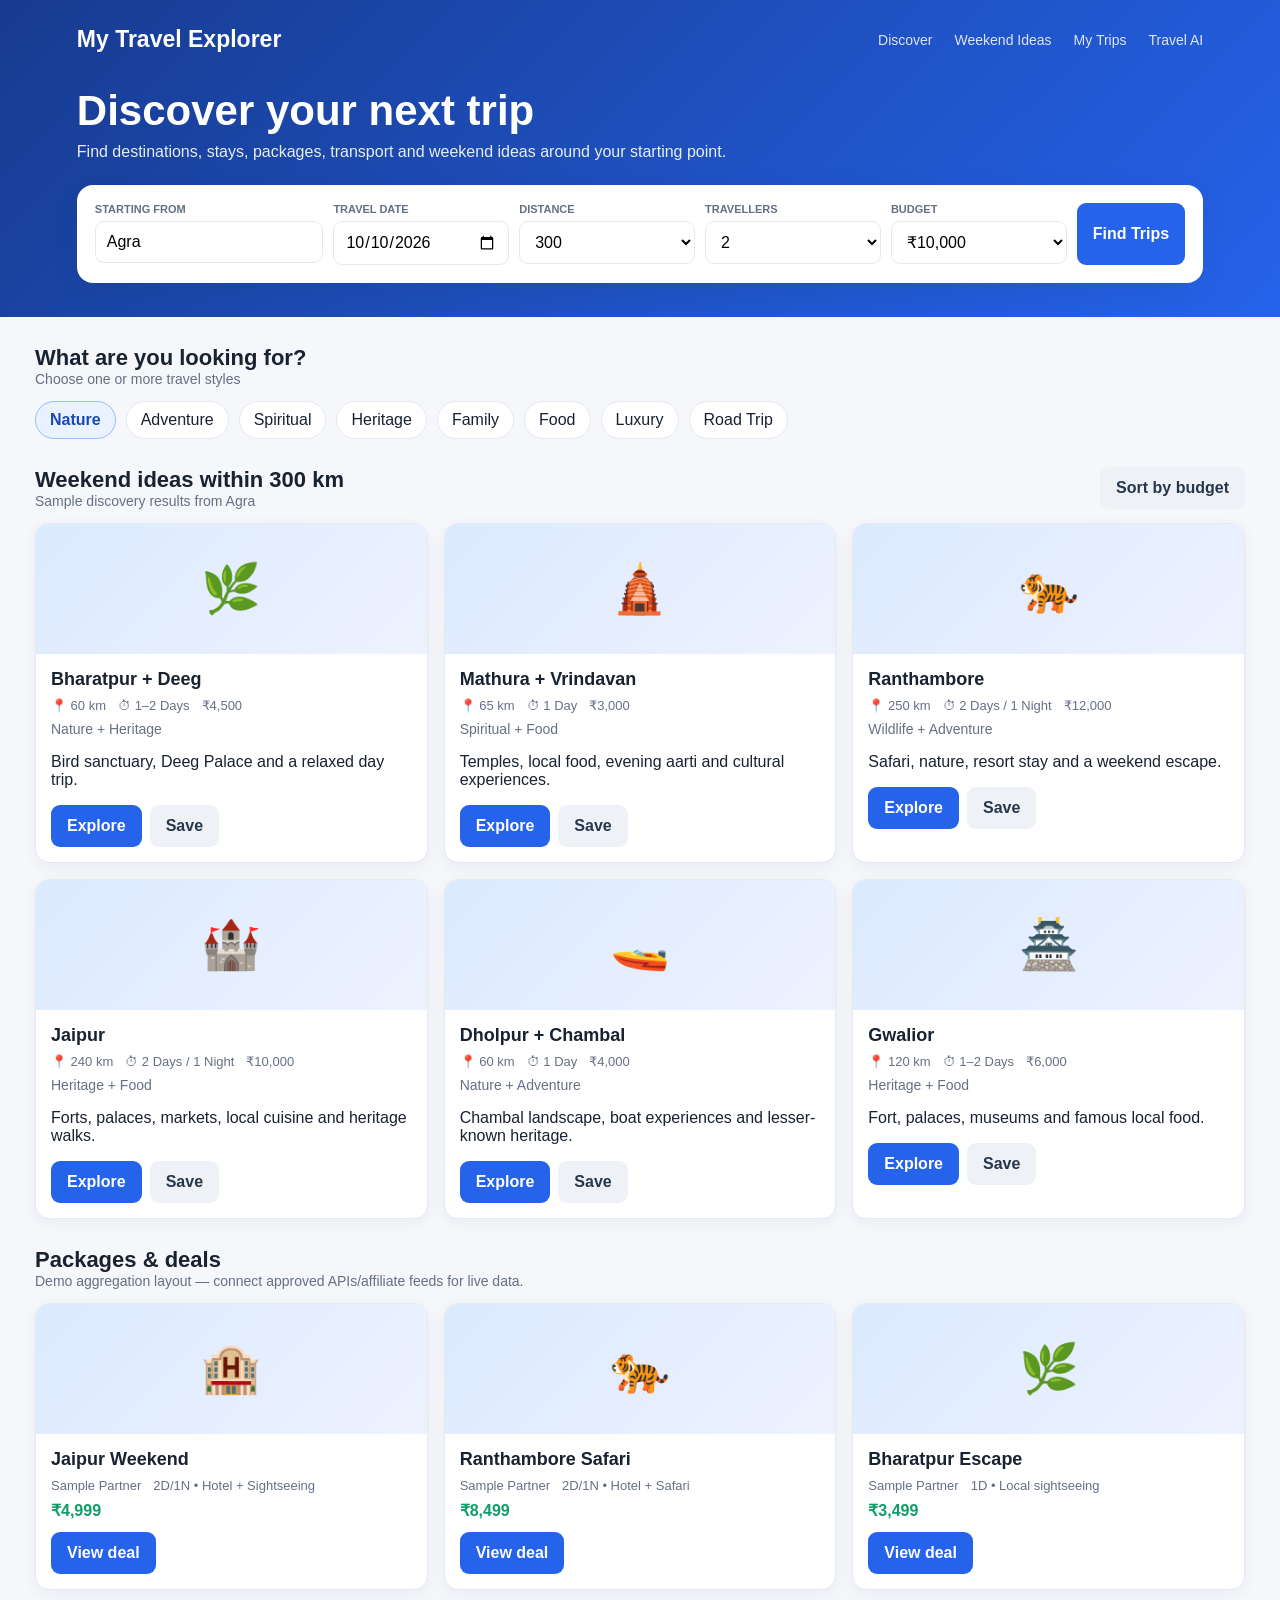
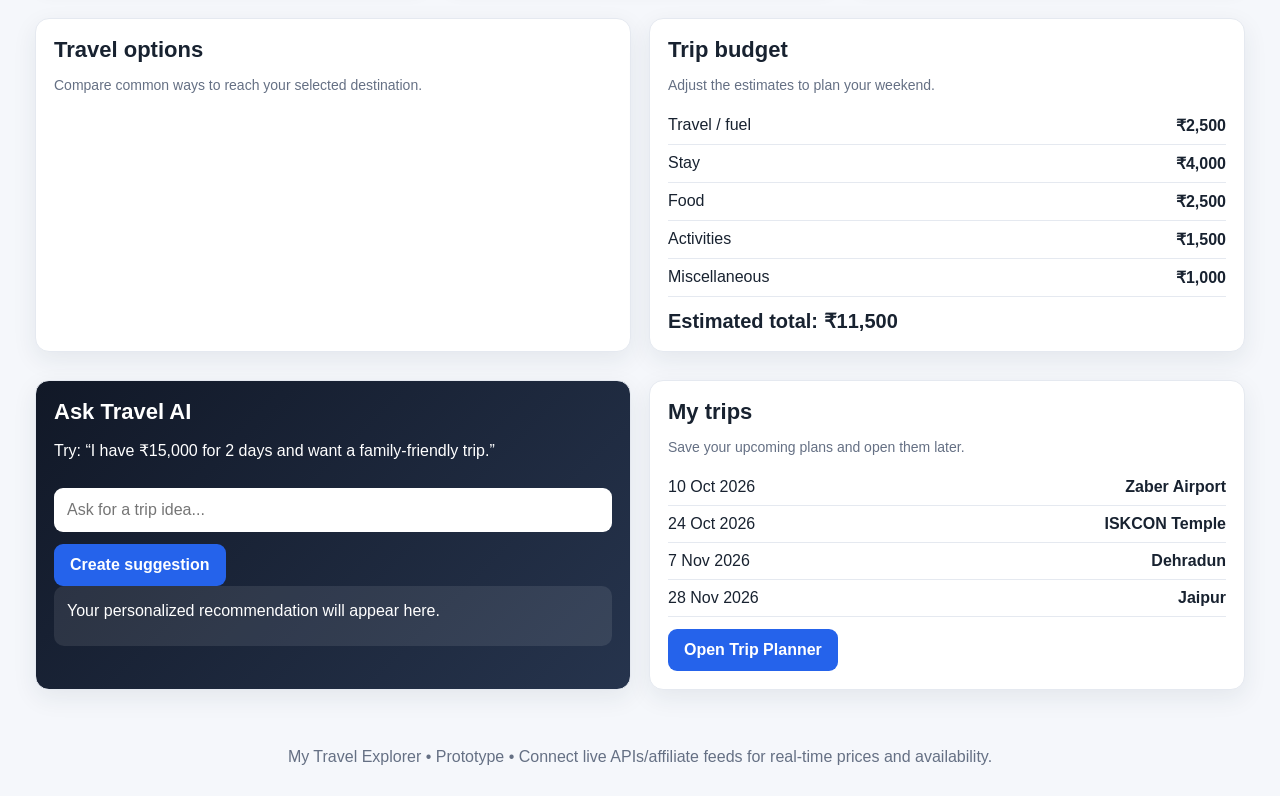
==== travel-explorer.html @ 37f516ba "Add Travel Explorer prototype" ====
<!DOCTYPE html>
<html lang="en">
<head>
<meta charset="UTF-8">
<meta name="viewport" content="width=device-width, initial-scale=1.0">
<title>My Travel Explorer</title>
<style>
:root{--bg:#f5f7fb;--card:#fff;--text:#182230;--muted:#657084;--primary:#2563eb;--primary2:#1d4ed8;--border:#e5e9f0;--green:#0f9d68;--shadow:0 8px 25px rgba(30,45,70,.08)}
*{box-sizing:border-box}body{margin:0;font-family:Inter,Segoe UI,Arial,sans-serif;background:var(--bg);color:var(--text)}
header{background:linear-gradient(135deg,#173b8f,#2563eb);color:#fff;padding:26px 6% 34px}
.nav{display:flex;justify-content:space-between;align-items:center;max-width:1250px;margin:auto}.brand{font-size:23px;font-weight:800}.nav span{opacity:.85;margin-left:22px;font-size:14px}
.hero{max-width:1250px;margin:34px auto 0}.hero h1{font-size:42px;margin:0 0 8px}.hero p{margin:0;opacity:.9}
.searchbox{background:#fff;color:var(--text);border-radius:16px;padding:18px;margin-top:24px;box-shadow:var(--shadow);display:grid;grid-template-columns:1.3fr 1fr 1fr 1fr 1fr auto;gap:10px}
input,select,button{font:inherit}.field{display:flex;flex-direction:column;gap:6px}.field label{font-size:11px;color:var(--muted);font-weight:700;text-transform:uppercase}.field input,.field select{border:1px solid var(--border);border-radius:9px;padding:11px;background:#fff}
button{border:0;border-radius:9px;padding:12px 16px;font-weight:700;cursor:pointer}.primary{background:var(--primary);color:#fff}.primary:hover{background:var(--primary2)}
main{max-width:1250px;margin:28px auto;padding:0 20px}.section{margin:28px 0}.section-head{display:flex;justify-content:space-between;align-items:center;margin-bottom:14px}.section h2{margin:0;font-size:22px}.muted{color:var(--muted);font-size:14px}
.chips{display:flex;gap:10px;flex-wrap:wrap}.chip{background:#fff;border:1px solid var(--border);padding:9px 14px;border-radius:999px;cursor:pointer}.chip.active{background:#eaf1ff;border-color:#9db9ff;color:#1749b4;font-weight:700}
.grid{display:grid;grid-template-columns:repeat(3,1fr);gap:16px}.card{background:var(--card);border:1px solid var(--border);border-radius:14px;overflow:hidden;box-shadow:0 4px 16px rgba(30,45,70,.05)}.visual{height:130px;background:linear-gradient(135deg,#dbeafe,#eef2ff);display:flex;align-items:center;justify-content:center;font-size:48px}.body{padding:15px}.title{font-size:18px;font-weight:800}.meta{display:flex;gap:12px;flex-wrap:wrap;color:var(--muted);font-size:13px;margin:8px 0}.price{font-weight:800;color:var(--green)}.actions{display:flex;gap:8px;margin-top:12px}.secondary{background:#eef2f7;color:#26364c}
.two{display:grid;grid-template-columns:1fr 1fr;gap:18px}.panel{background:#fff;border:1px solid var(--border);border-radius:14px;padding:18px;box-shadow:var(--shadow)}
.ai{background:linear-gradient(135deg,#111827,#26344d);color:#fff}.ai input{width:100%;padding:13px;border-radius:9px;border:0;margin:12px 0}.answer{background:rgba(255,255,255,.09);border-radius:10px;padding:13px;line-height:1.5;min-height:60px}
.budget-row{display:flex;justify-content:space-between;padding:9px 0;border-bottom:1px solid var(--border)}.total{font-size:20px;font-weight:800;padding-top:12px}
footer{text-align:center;color:var(--muted);padding:30px}
.modal{display:none;position:fixed;inset:0;background:rgba(0,0,0,.45);align-items:center;justify-content:center;padding:20px}.modal-box{background:#fff;border-radius:16px;max-width:650px;width:100%;padding:22px;max-height:85vh;overflow:auto}.close{float:right;background:#eef2f7}
@media(max-width:900px){.searchbox{grid-template-columns:1fr 1fr}.grid,.two{grid-template-columns:1fr}.hero h1{font-size:32px}}
@media(max-width:560px){.searchbox{grid-template-columns:1fr}.nav span{display:none}}
</style>
</head>
<body>
<header>
  <div class="nav">
    <div class="brand">My Travel Explorer</div>
    <div><span>Discover</span><span>Weekend Ideas</span><span>My Trips</span><span>Travel AI</span></div>
  </div>
  <div class="hero">
    <h1>Discover your next trip</h1>
    <p>Find destinations, stays, packages, transport and weekend ideas around your starting point.</p>
    <div class="searchbox">
      <div class="field"><label>Starting from</label><input id="origin" value="Agra"></div>
      <div class="field"><label>Travel date</label><input id="date" type="date" value="2026-10-10"></div>
      <div class="field"><label>Distance</label><select id="distance"><option>100</option><option>200</option><option selected>300</option><option>500</option></select></div>
      <div class="field"><label>Travellers</label><select id="travellers"><option>1</option><option selected>2</option><option>3</option><option>4</option><option>5+</option></select></div>
      <div class="field"><label>Budget</label><select id="budget"><option>₹5,000</option><option selected>₹10,000</option><option>₹20,000</option><option>₹30,000+</option></select></div>
      <button class="primary" onclick="findTrips()">Find Trips</button>
    </div>
  </div>
</header>

<main>
  <section class="section">
    <div class="section-head"><div><h2>What are you looking for?</h2><div class="muted">Choose one or more travel styles</div></div></div>
    <div class="chips" id="chips">
      <div class="chip active">Nature</div><div class="chip">Adventure</div><div class="chip">Spiritual</div><div class="chip">Heritage</div><div class="chip">Family</div><div class="chip">Food</div><div class="chip">Luxury</div><div class="chip">Road Trip</div>
    </div>
  </section>

  <section class="section">
    <div class="section-head"><div><h2>Weekend ideas within <span id="km">300</span> km</h2><div class="muted" id="resultText">Sample discovery results from Agra</div></div><button class="secondary" onclick="sortByBudget()">Sort by budget</button></div>
    <div class="grid" id="destinations"></div>
  </section>

  <section class="section">
    <div class="section-head"><div><h2>Packages & deals</h2><div class="muted">Demo aggregation layout — connect approved APIs/affiliate feeds for live data.</div></div></div>
    <div class="grid" id="packages"></div>
  </section>

  <section class="section two">
    <div class="panel">
      <h2>Travel options</h2><p class="muted">Compare common ways to reach your selected destination.</p>
      <div id="transport"></div>
    </div>
    <div class="panel">
      <h2>Trip budget</h2><p class="muted">Adjust the estimates to plan your weekend.</p>
      <div class="budget-row"><span>Travel / fuel</span><strong>₹2,500</strong></div>
      <div class="budget-row"><span>Stay</span><strong>₹4,000</strong></div>
      <div class="budget-row"><span>Food</span><strong>₹2,500</strong></div>
      <div class="budget-row"><span>Activities</span><strong>₹1,500</strong></div>
      <div class="budget-row"><span>Miscellaneous</span><strong>₹1,000</strong></div>
      <div class="total">Estimated total: ₹11,500</div>
    </div>
  </section>

  <section class="section two">
    <div class="panel ai">
      <h2>Ask Travel AI</h2>
      <p>Try: “I have ₹15,000 for 2 days and want a family-friendly trip.”</p>
      <input id="aiQuestion" placeholder="Ask for a trip idea...">
      <button class="primary" onclick="askAI()">Create suggestion</button>
      <div class="answer" id="aiAnswer">Your personalized recommendation will appear here.</div>
    </div>
    <div class="panel">
      <h2>My trips</h2>
      <p class="muted">Save your upcoming plans and open them later.</p>
      <div class="budget-row"><span>10 Oct 2026</span><strong>Zaber Airport</strong></div>
      <div class="budget-row"><span>24 Oct 2026</span><strong>ISKCON Temple</strong></div>
      <div class="budget-row"><span>7 Nov 2026</span><strong>Dehradun</strong></div>
      <div class="budget-row"><span>28 Nov 2026</span><strong>Jaipur</strong></div>
      <button class="primary" style="margin-top:12px" onclick="openPlanner()">Open Trip Planner</button>
    </div>
  </section>
</main>

<div class="modal" id="modal"><div class="modal-box"><button class="close" onclick="closeModal()">Close</button><h2 id="modalTitle"></h2><div id="modalBody"></div></div></div>
<footer>My Travel Explorer • Prototype • Connect live APIs/affiliate feeds for real-time prices and availability.</footer>

<script>
const data=[
 {name:"Bharatpur + Deeg",km:60,days:"1–2 Days",type:"Nature + Heritage",budget:4500,icon:"🌿",desc:"Bird sanctuary, Deeg Palace and a relaxed day trip."},
 {name:"Mathura + Vrindavan",km:65,days:"1 Day",type:"Spiritual + Food",budget:3000,icon:"🛕",desc:"Temples, local food, evening aarti and cultural experiences."},
 {name:"Ranthambore",km:250,days:"2 Days / 1 Night",type:"Wildlife + Adventure",budget:12000,icon:"🐅",desc:"Safari, nature, resort stay and a weekend escape."},
 {name:"Jaipur",km:240,days:"2 Days / 1 Night",type:"Heritage + Food",budget:10000,icon:"🏰",desc:"Forts, palaces, markets, local cuisine and heritage walks."},
 {name:"Dholpur + Chambal",km:60,days:"1 Day",type:"Nature + Adventure",budget:4000,icon:"🚤",desc:"Chambal landscape, boat experiences and lesser-known heritage."},
 {name:"Gwalior",km:120,days:"1–2 Days",type:"Heritage + Food",budget:6000,icon:"🏯",desc:"Fort, palaces, museums and famous local food."}
];
const packages=[
 ["Jaipur Weekend","Sample Partner","₹4,999","2D/1N • Hotel + Sightseeing","🏨"],
 ["Ranthambore Safari","Sample Partner","₹8,499","2D/1N • Hotel + Safari","🐅"],
 ["Bharatpur Escape","Sample Partner","₹3,499","1D • Local sightseeing","🌿"]
];
function render(list=data){
 document.getElementById("destinations").innerHTML=list.map((d,i)=>`<div class="card"><div class="visual">${d.icon}</div><div class="body"><div class="title">${d.name}</div><div class="meta"><span>📍 ${d.km} km</span><span>⏱ ${d.days}</span><span>₹${d.budget.toLocaleString()}</span></div><div class="muted">${d.type}</div><p>${d.desc}</p><div class="actions"><button class="primary" onclick="details(${i})">Explore</button><button class="secondary" onclick="saveTrip('${d.name}')">Save</button></div></div></div>`).join("");
}
function renderPackages(){
 document.getElementById("packages").innerHTML=packages.map(p=>`<div class="card"><div class="visual">${p[4]}</div><div class="body"><div class="title">${p[0]}</div><div class="meta"><span>${p[1]}</span><span>${p[3]}</span></div><div class="price">${p[2]}</div><div class="actions"><button class="primary" onclick="alert('In the production version this will open the partner offer.')">View deal</button></div></div></div>`).join("");
}
function findTrips(){
 const km=Number(document.getElementById("distance").value), origin=document.getElementById("origin").value||"your location";
 document.getElementById("km").textContent=km;document.getElementById("resultText").textContent=`Discovery results around ${origin}`;
 render(data.filter(x=>x.km<=km));
 document.getElementById("transport").innerHTML=`<div class="budget-row"><span>🚗 Car / Cab</span><strong>Flexible</strong></div><div class="budget-row"><span>🚆 Train</span><strong>Check routes</strong></div><div class="budget-row"><span>🚌 Bus</span><strong>Check operators</strong></div><div class="budget-row"><span>🚕 Local transport</span><strong>Plan after arrival</strong></div>`;
}
function sortByBudget(){render([...data].sort((a,b)=>a.budget-b.budget))}
function details(i){const d=data[i];document.getElementById("modalTitle").textContent=d.name;document.getElementById("modalBody").innerHTML=`<p><b>Distance:</b> ${d.km} km</p><p><b>Suggested duration:</b> ${d.days}</p><p><b>Approx. budget:</b> ₹${d.budget.toLocaleString()}</p><p><b>Explore:</b> sightseeing, food, local experiences and nearby attractions.</p><p><b>Production version:</b> live hotel/package/transport links, maps, reviews, weather and a generated day-by-day itinerary.</p>`;document.getElementById("modal").style.display="flex"}
function closeModal(){document.getElementById("modal").style.display="none"}
function saveTrip(name){alert(name+" saved to My Trips in this prototype.")}
function askAI(){const q=document.getElementById("aiQuestion").value.toLowerCase();let a=q.includes("family")?"Try Bharatpur + Deeg for a relaxed family weekend, or Jaipur for a richer 2-day heritage trip.":"For a 2-day weekend, compare Jaipur, Ranthambore and Bharatpur based on budget, travel time and interests. I can generate a detailed itinerary once live travel data is connected.";document.getElementById("aiAnswer").textContent=a}
function openPlanner(){document.getElementById("modalTitle").textContent="My Trip Planner";document.getElementById("modalBody").innerHTML="<p>Your saved trips can become full itineraries here.</p><ul><li>Travel tickets</li><li>Hotel</li><li>Places to explore</li><li>Restaurant ideas</li><li>Budget</li><li>Packing checklist</li><li>Bookings and links</li></ul>";document.getElementById("modal").style.display="flex"}
document.querySelectorAll(".chip").forEach(c=>c.onclick=()=>c.classList.toggle("active"));
render();renderPackages();
</script>
</body>
</html>
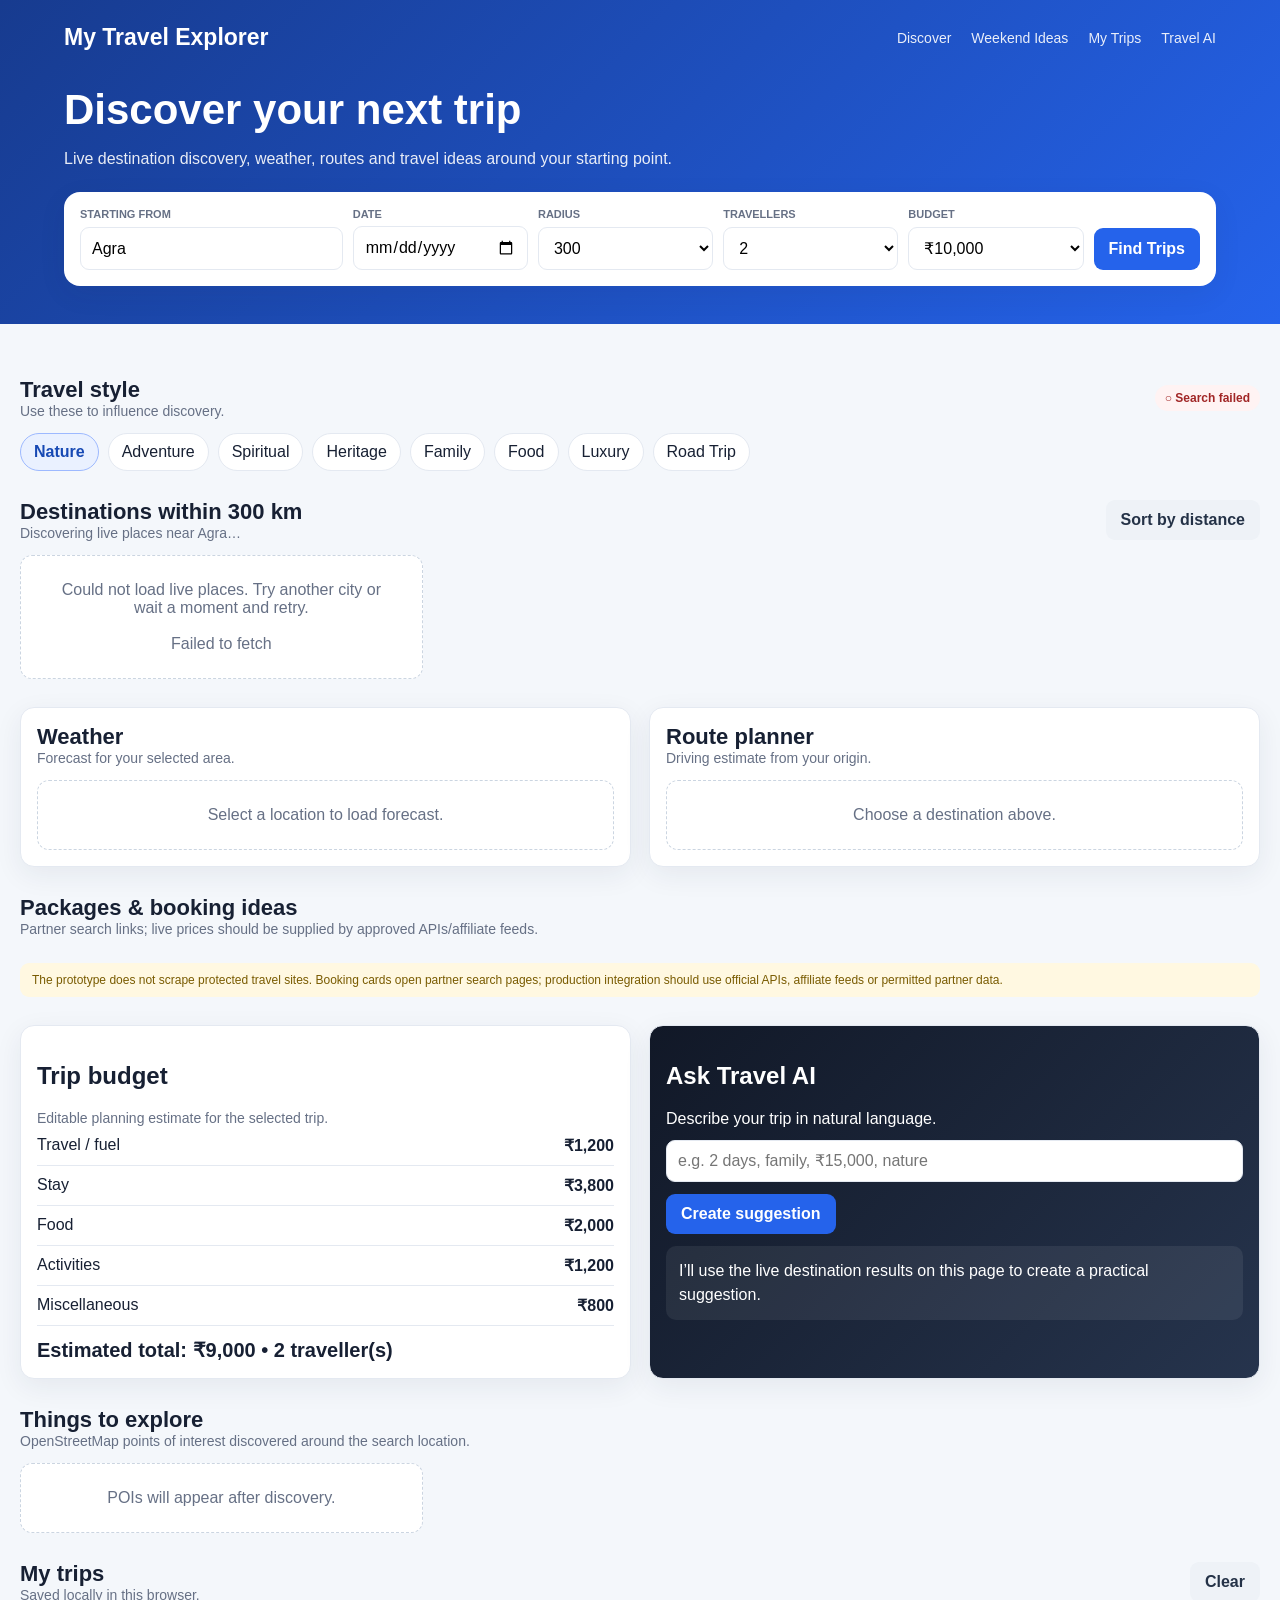
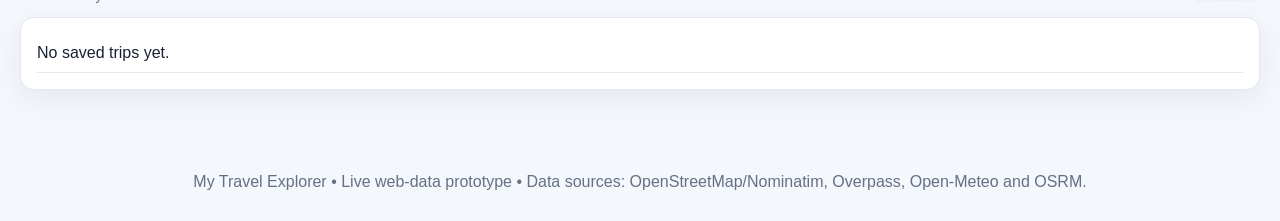
==== commit ee77c552: "Upgrade Travel Explorer with live discovery APIs" ====
--- a/travel-explorer.html
+++ b/travel-explorer.html
@@ -2,140 +2,97 @@
 <html lang="en">
 <head>
 <meta charset="UTF-8">
-<meta name="viewport" content="width=device-width, initial-scale=1.0">
+<meta name="viewport" content="width=device-width,initial-scale=1">
 <title>My Travel Explorer</title>
 <style>
-:root{--bg:#f5f7fb;--card:#fff;--text:#182230;--muted:#657084;--primary:#2563eb;--primary2:#1d4ed8;--border:#e5e9f0;--green:#0f9d68;--shadow:0 8px 25px rgba(30,45,70,.08)}
-*{box-sizing:border-box}body{margin:0;font-family:Inter,Segoe UI,Arial,sans-serif;background:var(--bg);color:var(--text)}
-header{background:linear-gradient(135deg,#173b8f,#2563eb);color:#fff;padding:26px 6% 34px}
-.nav{display:flex;justify-content:space-between;align-items:center;max-width:1250px;margin:auto}.brand{font-size:23px;font-weight:800}.nav span{opacity:.85;margin-left:22px;font-size:14px}
-.hero{max-width:1250px;margin:34px auto 0}.hero h1{font-size:42px;margin:0 0 8px}.hero p{margin:0;opacity:.9}
-.searchbox{background:#fff;color:var(--text);border-radius:16px;padding:18px;margin-top:24px;box-shadow:var(--shadow);display:grid;grid-template-columns:1.3fr 1fr 1fr 1fr 1fr auto;gap:10px}
-input,select,button{font:inherit}.field{display:flex;flex-direction:column;gap:6px}.field label{font-size:11px;color:var(--muted);font-weight:700;text-transform:uppercase}.field input,.field select{border:1px solid var(--border);border-radius:9px;padding:11px;background:#fff}
-button{border:0;border-radius:9px;padding:12px 16px;font-weight:700;cursor:pointer}.primary{background:var(--primary);color:#fff}.primary:hover{background:var(--primary2)}
-main{max-width:1250px;margin:28px auto;padding:0 20px}.section{margin:28px 0}.section-head{display:flex;justify-content:space-between;align-items:center;margin-bottom:14px}.section h2{margin:0;font-size:22px}.muted{color:var(--muted);font-size:14px}
-.chips{display:flex;gap:10px;flex-wrap:wrap}.chip{background:#fff;border:1px solid var(--border);padding:9px 14px;border-radius:999px;cursor:pointer}.chip.active{background:#eaf1ff;border-color:#9db9ff;color:#1749b4;font-weight:700}
-.grid{display:grid;grid-template-columns:repeat(3,1fr);gap:16px}.card{background:var(--card);border:1px solid var(--border);border-radius:14px;overflow:hidden;box-shadow:0 4px 16px rgba(30,45,70,.05)}.visual{height:130px;background:linear-gradient(135deg,#dbeafe,#eef2ff);display:flex;align-items:center;justify-content:center;font-size:48px}.body{padding:15px}.title{font-size:18px;font-weight:800}.meta{display:flex;gap:12px;flex-wrap:wrap;color:var(--muted);font-size:13px;margin:8px 0}.price{font-weight:800;color:var(--green)}.actions{display:flex;gap:8px;margin-top:12px}.secondary{background:#eef2f7;color:#26364c}
-.two{display:grid;grid-template-columns:1fr 1fr;gap:18px}.panel{background:#fff;border:1px solid var(--border);border-radius:14px;padding:18px;box-shadow:var(--shadow)}
-.ai{background:linear-gradient(135deg,#111827,#26344d);color:#fff}.ai input{width:100%;padding:13px;border-radius:9px;border:0;margin:12px 0}.answer{background:rgba(255,255,255,.09);border-radius:10px;padding:13px;line-height:1.5;min-height:60px}
-.budget-row{display:flex;justify-content:space-between;padding:9px 0;border-bottom:1px solid var(--border)}.total{font-size:20px;font-weight:800;padding-top:12px}
-footer{text-align:center;color:var(--muted);padding:30px}
-.modal{display:none;position:fixed;inset:0;background:rgba(0,0,0,.45);align-items:center;justify-content:center;padding:20px}.modal-box{background:#fff;border-radius:16px;max-width:650px;width:100%;padding:22px;max-height:85vh;overflow:auto}.close{float:right;background:#eef2f7}
-@media(max-width:900px){.searchbox{grid-template-columns:1fr 1fr}.grid,.two{grid-template-columns:1fr}.hero h1{font-size:32px}}
-@media(max-width:560px){.searchbox{grid-template-columns:1fr}.nav span{display:none}}
+:root{--bg:#f4f7fb;--card:#fff;--ink:#172033;--muted:#667085;--blue:#2563eb;--line:#e4e9f1;--green:#07865a;--shadow:0 8px 28px #182b4d12}
+*{box-sizing:border-box}body{margin:0;font-family:Inter,Segoe UI,Arial,sans-serif;background:var(--bg);color:var(--ink)}header{background:linear-gradient(135deg,#173b8f,#2563eb);color:white;padding:24px 5% 38px}.nav,.hero,main{max-width:1280px;margin:auto}.nav{display:flex;justify-content:space-between;align-items:center}.brand{font-size:23px;font-weight:800}.nav span{margin-left:20px;font-size:14px;opacity:.9}.hero{padding-top:35px}.hero h1{font-size:42px;margin:0 0 8px}.hero p{opacity:.9}.search{background:white;color:var(--ink);padding:16px;border-radius:16px;margin-top:24px;display:grid;grid-template-columns:1.5fr 1fr 1fr 1fr 1fr auto;gap:10px;box-shadow:var(--shadow)}label{font-size:11px;text-transform:uppercase;color:var(--muted);font-weight:700}input,select,button{font:inherit}input,select{width:100%;padding:11px;border:1px solid var(--line);border-radius:9px;background:white}.field{display:grid;gap:6px}.btn{border:0;border-radius:9px;padding:11px 15px;font-weight:700;cursor:pointer}.primary{background:var(--blue);color:#fff}.secondary{background:#eef2f7;color:#243247}.search .primary{align-self:end;height:42px}main{padding:25px 20px}.section{margin:28px 0}.head{display:flex;justify-content:space-between;align-items:center;margin-bottom:14px}.head h2{margin:0;font-size:22px}.muted{color:var(--muted);font-size:14px}.chips{display:flex;gap:9px;flex-wrap:wrap}.chip{background:white;border:1px solid var(--line);border-radius:999px;padding:9px 13px;cursor:pointer}.chip.on{background:#eaf1ff;border-color:#9db9ff;color:#1749b4;font-weight:700}.grid{display:grid;grid-template-columns:repeat(3,1fr);gap:16px}.card,.panel{background:white;border:1px solid var(--line);border-radius:14px;box-shadow:var(--shadow)}.card{overflow:hidden}.pic{height:120px;background:linear-gradient(135deg,#dbeafe,#eef2ff);display:flex;align-items:center;justify-content:center;font-size:46px}.body,.panel{padding:16px}.title{font-size:18px;font-weight:800}.meta{display:flex;gap:12px;flex-wrap:wrap;color:var(--muted);font-size:13px;margin:8px 0}.actions{display:flex;gap:8px;margin-top:12px}.price{color:var(--green);font-weight:800}.two{display:grid;grid-template-columns:1fr 1fr;gap:18px}.rows>div{display:flex;justify-content:space-between;padding:10px 0;border-bottom:1px solid var(--line)}.ai{background:linear-gradient(135deg,#111827,#26344d);color:#fff}.ai input{margin:12px 0}.answer{margin-top:12px;padding:13px;background:#ffffff12;border-radius:10px;line-height:1.5;min-height:54px}.status{display:inline-flex;align-items:center;gap:7px;padding:6px 10px;border-radius:999px;background:#e9f8f1;color:#08734e;font-size:12px;font-weight:700}.loading{opacity:.7}.empty{padding:25px;text-align:center;color:var(--muted);background:white;border:1px dashed #cbd5e1;border-radius:12px}.map{width:100%;height:250px;border:0;border-radius:12px;background:#eef2f7}.small{font-size:12px;color:var(--muted)}footer{text-align:center;padding:30px;color:var(--muted)}.modal{display:none;position:fixed;inset:0;background:#0007;align-items:center;justify-content:center;padding:20px;z-index:5}.modalbox{background:#fff;border-radius:16px;max-width:720px;width:100%;max-height:88vh;overflow:auto;padding:22px}.close{float:right}.notice{margin-top:12px;padding:10px 12px;background:#fff8e1;border-radius:9px;font-size:12px;color:#795b00}
+@media(max-width:950px){.search{grid-template-columns:1fr 1fr}.grid,.two{grid-template-columns:1fr}.hero h1{font-size:34px}}
+@media(max-width:600px){.search{grid-template-columns:1fr}.nav span{display:none}}
 </style>
 </head>
 <body>
 <header>
-  <div class="nav">
-    <div class="brand">My Travel Explorer</div>
-    <div><span>Discover</span><span>Weekend Ideas</span><span>My Trips</span><span>Travel AI</span></div>
-  </div>
-  <div class="hero">
-    <h1>Discover your next trip</h1>
-    <p>Find destinations, stays, packages, transport and weekend ideas around your starting point.</p>
-    <div class="searchbox">
-      <div class="field"><label>Starting from</label><input id="origin" value="Agra"></div>
-      <div class="field"><label>Travel date</label><input id="date" type="date" value="2026-10-10"></div>
-      <div class="field"><label>Distance</label><select id="distance"><option>100</option><option>200</option><option selected>300</option><option>500</option></select></div>
-      <div class="field"><label>Travellers</label><select id="travellers"><option>1</option><option selected>2</option><option>3</option><option>4</option><option>5+</option></select></div>
-      <div class="field"><label>Budget</label><select id="budget"><option>₹5,000</option><option selected>₹10,000</option><option>₹20,000</option><option>₹30,000+</option></select></div>
-      <button class="primary" onclick="findTrips()">Find Trips</button>
-    </div>
-  </div>
+<div class="nav"><div class="brand">My Travel Explorer</div><div><span>Discover</span><span>Weekend Ideas</span><span>My Trips</span><span>Travel AI</span></div></div>
+<div class="hero">
+<h1>Discover your next trip</h1><p>Live destination discovery, weather, routes and travel ideas around your starting point.</p>
+<div class="search">
+<div class="field"><label>Starting from</label><input id="origin" value="Agra" placeholder="City or place"></div>
+<div class="field"><label>Date</label><input id="date" type="date"></div>
+<div class="field"><label>Radius</label><select id="radius"><option>100</option><option>200</option><option selected>300</option><option>500</option></select></div>
+<div class="field"><label>Travellers</label><select id="travellers"><option>1</option><option selected>2</option><option>3</option><option>4</option><option>5+</option></select></div>
+<div class="field"><label>Budget</label><select id="budget"><option value="5000">₹5,000</option><option value="10000" selected>₹10,000</option><option value="20000">₹20,000</option><option value="30000">₹30,000+</option></select></div>
+<button class="btn primary" onclick="discover()">Find Trips</button>
+</div>
+</div>
 </header>
 
 <main>
-  <section class="section">
-    <div class="section-head"><div><h2>What are you looking for?</h2><div class="muted">Choose one or more travel styles</div></div></div>
-    <div class="chips" id="chips">
-      <div class="chip active">Nature</div><div class="chip">Adventure</div><div class="chip">Spiritual</div><div class="chip">Heritage</div><div class="chip">Family</div><div class="chip">Food</div><div class="chip">Luxury</div><div class="chip">Road Trip</div>
-    </div>
-  </section>
+<section class="section"><div class="head"><div><h2>Travel style</h2><div class="muted">Use these to influence discovery.</div></div><span id="status" class="status">● Ready</span></div>
+<div class="chips" id="chips"><div class="chip on">Nature</div><div class="chip">Adventure</div><div class="chip">Spiritual</div><div class="chip">Heritage</div><div class="chip">Family</div><div class="chip">Food</div><div class="chip">Luxury</div><div class="chip">Road Trip</div></div></section>
 
-  <section class="section">
-    <div class="section-head"><div><h2>Weekend ideas within <span id="km">300</span> km</h2><div class="muted" id="resultText">Sample discovery results from Agra</div></div><button class="secondary" onclick="sortByBudget()">Sort by budget</button></div>
-    <div class="grid" id="destinations"></div>
-  </section>
+<section class="section"><div class="head"><div><h2>Destinations within <span id="radiusText">300</span> km</h2><div class="muted" id="resultText">Discovering live places near Agra…</div></div><button class="btn secondary" onclick="sortPlaces()">Sort by distance</button></div><div id="destinations" class="grid"><div class="empty loading">Loading nearby destinations…</div></div></section>
 
-  <section class="section">
-    <div class="section-head"><div><h2>Packages & deals</h2><div class="muted">Demo aggregation layout — connect approved APIs/affiliate feeds for live data.</div></div></div>
-    <div class="grid" id="packages"></div>
-  </section>
+<section class="section two">
+<div class="panel"><div class="head"><div><h2>Weather</h2><div class="muted">Forecast for your selected area.</div></div></div><div id="weather" class="empty">Select a location to load forecast.</div></div>
+<div class="panel"><div class="head"><div><h2>Route planner</h2><div class="muted">Driving estimate from your origin.</div></div></div><div id="route" class="empty">Choose a destination above.</div></div>
+</section>
 
-  <section class="section two">
-    <div class="panel">
-      <h2>Travel options</h2><p class="muted">Compare common ways to reach your selected destination.</p>
-      <div id="transport"></div>
-    </div>
-    <div class="panel">
-      <h2>Trip budget</h2><p class="muted">Adjust the estimates to plan your weekend.</p>
-      <div class="budget-row"><span>Travel / fuel</span><strong>₹2,500</strong></div>
-      <div class="budget-row"><span>Stay</span><strong>₹4,000</strong></div>
-      <div class="budget-row"><span>Food</span><strong>₹2,500</strong></div>
-      <div class="budget-row"><span>Activities</span><strong>₹1,500</strong></div>
-      <div class="budget-row"><span>Miscellaneous</span><strong>₹1,000</strong></div>
-      <div class="total">Estimated total: ₹11,500</div>
-    </div>
-  </section>
+<section class="section"><div class="head"><div><h2>Packages & booking ideas</h2><div class="muted">Partner search links; live prices should be supplied by approved APIs/affiliate feeds.</div></div></div><div id="packages" class="grid"></div><div class="notice">The prototype does not scrape protected travel sites. Booking cards open partner search pages; production integration should use official APIs, affiliate feeds or permitted partner data.</div></section>
 
-  <section class="section two">
-    <div class="panel ai">
-      <h2>Ask Travel AI</h2>
-      <p>Try: “I have ₹15,000 for 2 days and want a family-friendly trip.”</p>
-      <input id="aiQuestion" placeholder="Ask for a trip idea...">
-      <button class="primary" onclick="askAI()">Create suggestion</button>
-      <div class="answer" id="aiAnswer">Your personalized recommendation will appear here.</div>
-    </div>
-    <div class="panel">
-      <h2>My trips</h2>
-      <p class="muted">Save your upcoming plans and open them later.</p>
-      <div class="budget-row"><span>10 Oct 2026</span><strong>Zaber Airport</strong></div>
-      <div class="budget-row"><span>24 Oct 2026</span><strong>ISKCON Temple</strong></div>
-      <div class="budget-row"><span>7 Nov 2026</span><strong>Dehradun</strong></div>
-      <div class="budget-row"><span>28 Nov 2026</span><strong>Jaipur</strong></div>
-      <button class="primary" style="margin-top:12px" onclick="openPlanner()">Open Trip Planner</button>
-    </div>
-  </section>
+<section class="section two">
+<div class="panel"><h2>Trip budget</h2><div class="muted">Editable planning estimate for the selected trip.</div><div class="rows" id="budgetRows"></div><div style="font-size:20px;font-weight:800;padding-top:12px" id="total">Estimated total: ₹0</div></div>
+<div class="panel ai"><h2>Ask Travel AI</h2><div>Describe your trip in natural language.</div><input id="question" placeholder="e.g. 2 days, family, ₹15,000, nature"><button class="btn primary" onclick="askAI()">Create suggestion</button><div class="answer" id="answer">I’ll use the live destination results on this page to create a practical suggestion.</div></div>
+</section>
+
+<section class="section"><div class="head"><div><h2>Things to explore</h2><div class="muted">OpenStreetMap points of interest discovered around the search location.</div></div></div><div id="pois" class="grid"><div class="empty">POIs will appear after discovery.</div></div></section>
+
+<section class="section"><div class="head"><div><h2>My trips</h2><div class="muted">Saved locally in this browser.</div></div><button class="btn secondary" onclick="clearTrips()">Clear</button></div><div id="trips" class="rows panel"></div></section>
 </main>
+<footer>My Travel Explorer • Live web-data prototype • Data sources: OpenStreetMap/Nominatim, Overpass, Open-Meteo and OSRM.</footer>
 
-<div class="modal" id="modal"><div class="modal-box"><button class="close" onclick="closeModal()">Close</button><h2 id="modalTitle"></h2><div id="modalBody"></div></div></div>
-<footer>My Travel Explorer • Prototype • Connect live APIs/affiliate feeds for real-time prices and availability.</footer>
+<div class="modal" id="modal"><div class="modalbox"><button class="btn secondary close" onclick="closeModal()">Close</button><h2 id="mtitle"></h2><div id="mbody"></div></div></div>
 
 <script>
-const data=[
- {name:"Bharatpur + Deeg",km:60,days:"1–2 Days",type:"Nature + Heritage",budget:4500,icon:"🌿",desc:"Bird sanctuary, Deeg Palace and a relaxed day trip."},
- {name:"Mathura + Vrindavan",km:65,days:"1 Day",type:"Spiritual + Food",budget:3000,icon:"🛕",desc:"Temples, local food, evening aarti and cultural experiences."},
- {name:"Ranthambore",km:250,days:"2 Days / 1 Night",type:"Wildlife + Adventure",budget:12000,icon:"🐅",desc:"Safari, nature, resort stay and a weekend escape."},
- {name:"Jaipur",km:240,days:"2 Days / 1 Night",type:"Heritage + Food",budget:10000,icon:"🏰",desc:"Forts, palaces, markets, local cuisine and heritage walks."},
- {name:"Dholpur + Chambal",km:60,days:"1 Day",type:"Nature + Adventure",budget:4000,icon:"🚤",desc:"Chambal landscape, boat experiences and lesser-known heritage."},
- {name:"Gwalior",km:120,days:"1–2 Days",type:"Heritage + Food",budget:6000,icon:"🏯",desc:"Fort, palaces, museums and famous local food."}
-];
-const packages=[
- ["Jaipur Weekend","Sample Partner","₹4,999","2D/1N • Hotel + Sightseeing","🏨"],
- ["Ranthambore Safari","Sample Partner","₹8,499","2D/1N • Hotel + Safari","🐅"],
- ["Bharatpur Escape","Sample Partner","₹3,499","1D • Local sightseeing","🌿"]
-];
-function render(list=data){
- document.getElementById("destinations").innerHTML=list.map((d,i)=>`<div class="card"><div class="visual">${d.icon}</div><div class="body"><div class="title">${d.name}</div><div class="meta"><span>📍 ${d.km} km</span><span>⏱ ${d.days}</span><span>₹${d.budget.toLocaleString()}</span></div><div class="muted">${d.type}</div><p>${d.desc}</p><div class="actions"><button class="primary" onclick="details(${i})">Explore</button><button class="secondary" onclick="saveTrip('${d.name}')">Save</button></div></div></div>`).join("");
+const API={geo:"https://nominatim.openstreetmap.org/search",overpass:"https://overpass-api.de/api/interpreter",weather:"https://api.open-meteo.com/v1/forecast",route:"https://router.project-osrm.org/route/v1/driving"};
+let state={origin:null,places:[],selected:null,pois:[]};
+const money=n=>new Intl.NumberFormat("en-IN",{style:"currency",currency:"INR",maximumFractionDigits:0}).format(n);
+const esc=s=>String(s??"").replace(/[&<>"']/g,c=>({"&":"&amp;","<":"&lt;",">":"&gt;",'"':"&quot;","'":"&#39;"}[c]));
+function setStatus(t,ok=true){const e=document.getElementById("status");e.textContent=(ok?"● ":"○ ")+t;e.style.background=ok?"#e9f8f1":"#fff3f3";e.style.color=ok?"#08734e":"#a12626"}
+async function json(url,opts={}){const r=await fetch(url,opts);if(!r.ok)throw Error("Request failed: "+r.status);return r.json()}
+async function geocode(q){const a=await json(API.geo+"?format=jsonv2&limit=1&q="+encodeURIComponent(q));if(!a[0])throw Error("Location not found");return {lat:+a[0].lat,lon:+a[0].lon,name:a[0].display_name}}
+function hav(lat1,lon1,lat2,lon2){const R=6371,d1=(lat2-lat1)*Math.PI/180,d2=(lon2-lon1)*Math.PI/180;const a=Math.sin(d1/2)**2+Math.cos(lat1*Math.PI/180)*Math.cos(lat2*Math.PI/180)*Math.sin(d2/2)**2;return 2*R*Math.asin(Math.sqrt(a))}
+async function discover(){
+setStatus("Searching…");document.getElementById("destinations").innerHTML='<div class="empty loading">Finding places…</div>';
+try{
+const origin=await geocode(document.getElementById("origin").value.trim());state.origin=origin;
+const radius=+document.getElementById("radius").value;document.getElementById("radiusText").textContent=radius;
+document.getElementById("resultText").textContent="Live discovery around "+origin.name.split(",").slice(0,2).join(",");
+const q='[out:json][timeout:25];(node["tourism"](around:'+radius*1000+','+origin.lat+','+origin.lon+');way["tourism"](around:'+radius*1000+','+origin.lat+','+origin.lon+');relation["tourism"](around:'+radius*1000+','+origin.lat+','+origin.lon+'););out center tags;';
+const raw=await json(API.overpass+"?data="+encodeURIComponent(q));
+const seen=new Set(),places=[];
+for(const x of raw.elements){const t=x.tags||{},name=t.name||t["name:en"];if(!name||seen.has(name.toLowerCase()))continue;seen.add(name.toLowerCase());const lat=x.lat??x.center?.lat,lon=x.lon??x.center?.lon;if(lat==null)continue;const km=hav(origin.lat,origin.lon,lat,lon);if(km<=radius)places.push({name,lat,lon,km,type:t.tourism||"place",website:t.website||t.contact?.website||"",desc:t.description||"",tags:t})}
+state.places=places.sort((a,b)=>a.km-b.km).slice(0,24);renderPlaces();renderPackages();loadWeather();loadPOIs();setStatus(state.places.length+" places found");if(state.places[0])selectPlace(0);
+}catch(e){setStatus("Search failed",false);document.getElementById("destinations").innerHTML='<div class="empty">Could not load live places. Try another city or wait a moment and retry.<br><br>'+esc(e.message)+'</div>'}
 }
-function renderPackages(){
- document.getElementById("packages").innerHTML=packages.map(p=>`<div class="card"><div class="visual">${p[4]}</div><div class="body"><div class="title">${p[0]}</div><div class="meta"><span>${p[1]}</span><span>${p[3]}</span></div><div class="price">${p[2]}</div><div class="actions"><button class="primary" onclick="alert('In the production version this will open the partner offer.')">View deal</button></div></div></div>`).join("");
+function icon(type){return ({museum:"🏛️",attraction:"📍",viewpoint:"🌄",theme_park:"🎢",zoo:"🦁",gallery:"🖼️",hotel:"🏨",camp_site:"🏕️",information:"ℹ️"}[type]||"📍")}
+function renderPlaces(){
+const el=document.getElementById("destinations");if(!state.places.length){el.innerHTML='<div class="empty">No tourism places found in this radius.</div>';return}
+el.innerHTML=state.places.map((p,i)=>'<div class="card"><div class="pic">'+icon(p.type)+'</div><div class="body"><div class="title">'+esc(p.name)+'</div><div class="meta"><span>📍 '+p.km.toFixed(1)+' km</span><span>'+esc(p.type)+'</span></div><div class="muted">'+esc(p.desc||"Live place discovered from OpenStreetMap.")+'</div><div class="actions"><button class="btn primary" onclick="selectPlace('+i+')">Plan</button><button class="btn secondary" onclick="saveTrip('+i+')">Save</button></div></div></div>').join("")
 }
-function findTrips(){
- const km=Number(document.getElementById("distance").value), origin=document.getElementById("origin").value||"your location";
- document.getElementById("km").textContent=km;document.getElementById("resultText").textContent=`Discovery results around ${origin}`;
- render(data.filter(x=>x.km<=km));
- document.getElementById("transport").innerHTML=`<div class="budget-row"><span>🚗 Car / Cab</span><strong>Flexible</strong></div><div class="budget-row"><span>🚆 Train</span><strong>Check routes</strong></div><div class="budget-row"><span>🚌 Bus</span><strong>Check operators</strong></div><div class="budget-row"><span>🚕 Local transport</span><strong>Plan after arrival</strong></div>`;
-}
-function sortByBudget(){render([...data].sort((a,b)=>a.budget-b.budget))}
-function details(i){const d=data[i];document.getElementById("modalTitle").textContent=d.name;document.getElementById("modalBody").innerHTML=`<p><b>Distance:</b> ${d.km} km</p><p><b>Suggested duration:</b> ${d.days}</p><p><b>Approx. budget:</b> ₹${d.budget.toLocaleString()}</p><p><b>Explore:</b> sightseeing, food, local experiences and nearby attractions.</p><p><b>Production version:</b> live hotel/package/transport links, maps, reviews, weather and a generated day-by-day itinerary.</p>`;document.getElementById("modal").style.display="flex"}
+function sortPlaces(){state.places.sort((a,b)=>a.km-b.km);renderPlaces()}
+async function selectPlace(i){state.selected=state.places[i];if(!state.selected)return;renderPackages();document.getElementById("route").innerHTML='<div class="loading">Calculating driving route…</div>';try{const p=state.selected,o=state.origin;const d=await json(API.route+'/'+o.lon+','+o.lat+';'+p.lon+','+p.lat+'?overview=false');const x=d.routes?.[0];document.getElementById("route").innerHTML=x?'<div class="rows"><div><span>Distance</span><strong>'+ (x.distance/1000).toFixed(0)+' km</strong></div><div><span>Drive time</span><strong>'+Math.round(x.duration/3600)+' hr '+Math.round((x.duration%3600)/60)+' min</strong></div></div>':'Route unavailable';}catch(e){document.getElementById("route").innerHTML="Route service unavailable."}}
+async function loadWeather(){const o=state.origin;try{const d=await json(API.weather+'?latitude='+o.lat+'&longitude='+o.lon+'&daily=weather_code,temperature_2m_max,temperature_2m_min,precipitation_probability_max&timezone=auto&forecast_days=5');document.getElementById("weather").innerHTML='<div class="rows">'+d.daily.time.map((day,i)=>'<div><span>'+new Date(day).toLocaleDateString(undefined,{weekday:"short",day:"numeric",month:"short"})+'</span><strong>'+Math.round(d.daily.temperature_2m_min[i])+'–'+Math.round(d.daily.temperature_2m_max[i])+'°C • '+(d.daily.precipitation_probability_max?.[i]??0)+'% rain</strong></div>').join("")+'</div>'}catch(e){document.getElementById("weather").textContent="Weather unavailable."}}
+async function loadPOIs(){const o=state.origin,r=+document.getElementById("radius").value;const q='[out:json][timeout:25];(node["amenity"~"restaurant|cafe"](around:'+Math.min(r,50)*1000+','+o.lat+','+o.lon+');node["tourism"~"attraction|museum|viewpoint"](around:'+Math.min(r,50)*1000+','+o.lat+','+o.lon+'););out tags;';try{const d=await json(API.overpass+"?data="+encodeURIComponent(q));state.pois=d.elements.filter(x=>x.tags?.name).slice(0,12);document.getElementById("pois").innerHTML=state.pois.map(x=>'<div class="card"><div class="body"><div class="title">'+icon(x.tags.tourism||"")+" "+esc(x.tags.name)+'</div><div class="meta">'+esc(x.tags.tourism||x.tags.amenity||"place")+'</div><div class="muted">'+esc(x.tags.cuisine||"Local place")+'</div></div></div>').join("")||'<div class="empty">No nearby POIs found.</div>'}catch(e){document.getElementById("pois").innerHTML='<div class="empty">POI search unavailable.</div>'}}
+function renderPackages(){const p=state.selected?.name||"weekend trip";const q=encodeURIComponent(p);const cards=[["Package ideas","Search curated tours and packages","https://www.google.com/search?q="+encodeURIComponent(p+" weekend tour package India"),"🧳"],["Hotels","Compare accommodation options","https://www.google.com/search?q="+encodeURIComponent(p+" hotels booking"),"🏨"],["Activities","Find experiences and things to do","https://www.google.com/search?q="+encodeURIComponent(p+" things to do activities"),"🎯"]];document.getElementById("packages").innerHTML=cards.map(c=>'<div class="card"><div class="pic">'+c[3]+'</div><div class="body"><div class="title">'+c[0]+'</div><p class="muted">'+c[1]+'</p><a class="btn primary" href="'+c[2]+'" target="_blank" rel="noopener">Explore options</a></div></div>').join("")}
+function saveTrip(i){const p=state.places[i];const a=JSON.parse(localStorage.getItem("travelTrips")||"[]");if(!a.some(x=>x.name===p.name))a.push({name:p.name,km:p.km,date:document.getElementById("date").value||""});localStorage.setItem("travelTrips",JSON.stringify(a));renderTrips()}
+function renderTrips(){const a=JSON.parse(localStorage.getItem("travelTrips")||"[]"),e=document.getElementById("trips");e.innerHTML=a.length?a.map((x,i)=>'<div><span>📍 '+esc(x.name)+' <small>('+x.km.toFixed(0)+' km)</small></span><strong>'+esc(x.date||"Flexible")+'</strong></div>').join(""):'<div>No saved trips yet.</div>'}
+function clearTrips(){localStorage.removeItem("travelTrips");renderTrips()}
+function updateBudget(){const b=+document.getElementById("budget").value,t=+document.getElementById("travellers").value||2;const travel=Math.max(1200,Math.round((state.selected?.km||150)*2.5)),stay=Math.round(b*.38),food=Math.round(b*.20),activities=Math.round(b*.12),misc=Math.round(b*.08),total=travel+stay+food+activities+misc;document.getElementById("budgetRows").innerHTML=[["Travel / fuel",travel],["Stay",stay],["Food",food],["Activities",activities],["Miscellaneous",misc]].map(x=>'<div><span>'+x[0]+'</span><strong>'+money(x[1])+'</strong></div>').join("");document.getElementById("total").textContent="Estimated total: "+money(total)+" • "+t+" traveller(s)"}
+function askAI(){const q=document.getElementById("question").value.toLowerCase(),p=state.places.slice(0,5);let a=p.length?"I found "+p.length+" nearby options. For your request, compare "+p.slice(0,3).map(x=>x.name).join(", ")+" based on distance, weather and your budget.":"Run Find Trips first so I can use live destination data.";if(q.includes("family"))a+=" For a family trip, prioritize shorter driving time, accommodation and child-friendly attractions.";if(q.includes("nature"))a+=" For nature, look for viewpoints, parks, wildlife and low-density stays.";document.getElementById("answer").textContent=a}
+function openDetails(p){document.getElementById("mtitle").textContent=p.name;document.getElementById("mbody").innerHTML='<p><b>Distance:</b> '+p.km.toFixed(1)+' km</p><p><b>Category:</b> '+esc(p.type)+'</p><p>'+esc(p.desc||"Live destination data from OpenStreetMap.")+'</p>'+(p.website?'<p><a href="'+esc(p.website)+'" target="_blank" rel="noopener">Official / source website</a></p>':"");document.getElementById("modal").style.display="flex"}
 function closeModal(){document.getElementById("modal").style.display="none"}
-function saveTrip(name){alert(name+" saved to My Trips in this prototype.")}
-function askAI(){const q=document.getElementById("aiQuestion").value.toLowerCase();let a=q.includes("family")?"Try Bharatpur + Deeg for a relaxed family weekend, or Jaipur for a richer 2-day heritage trip.":"For a 2-day weekend, compare Jaipur, Ranthambore and Bharatpur based on budget, travel time and interests. I can generate a detailed itinerary once live travel data is connected.";document.getElementById("aiAnswer").textContent=a}
-function openPlanner(){document.getElementById("modalTitle").textContent="My Trip Planner";document.getElementById("modalBody").innerHTML="<p>Your saved trips can become full itineraries here.</p><ul><li>Travel tickets</li><li>Hotel</li><li>Places to explore</li><li>Restaurant ideas</li><li>Budget</li><li>Packing checklist</li><li>Bookings and links</li></ul>";document.getElementById("modal").style.display="flex"}
-document.querySelectorAll(".chip").forEach(c=>c.onclick=()=>c.classList.toggle("active"));
-render();renderPackages();
+document.querySelectorAll(".chip").forEach(c=>c.onclick=()=>c.classList.toggle("on"));document.getElementById("budget").onchange=updateBudget;document.getElementById("travellers").onchange=updateBudget;renderTrips();updateBudget();discover();
 </script>
 </body>
 </html>
